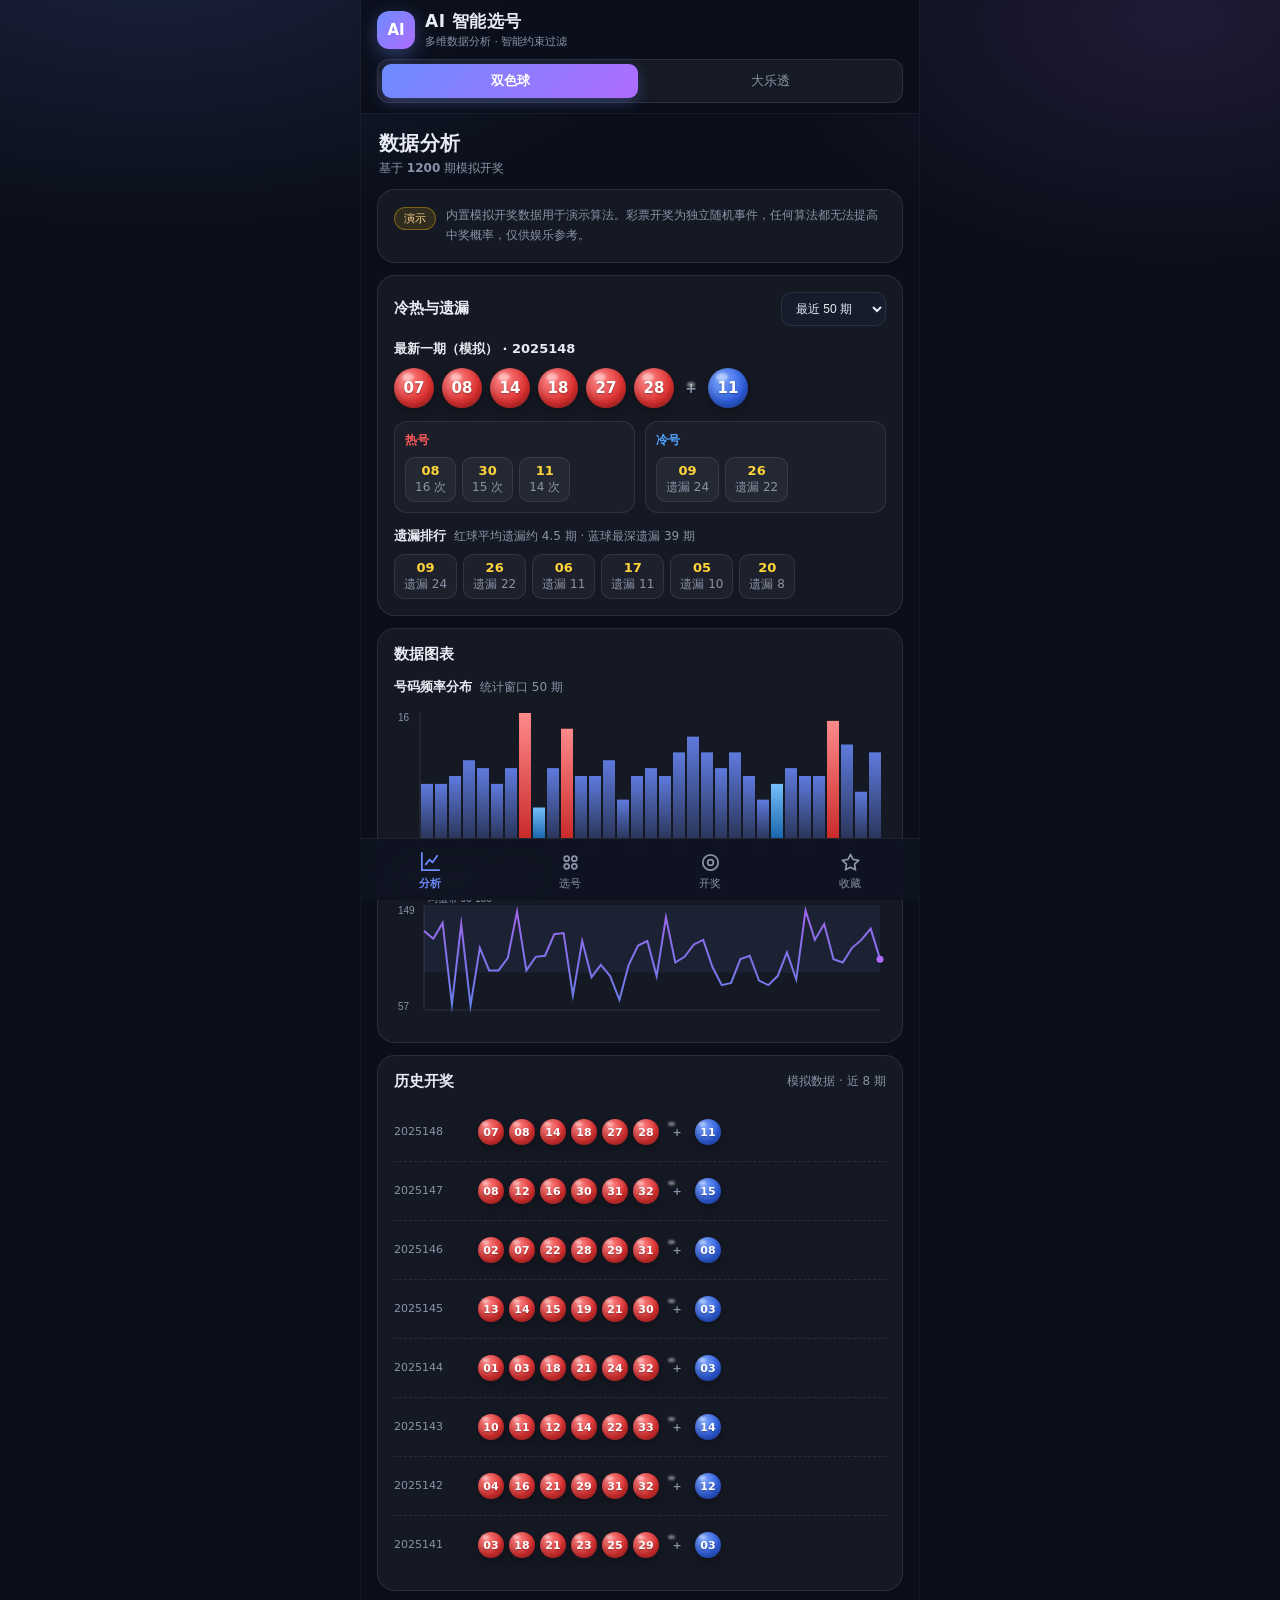
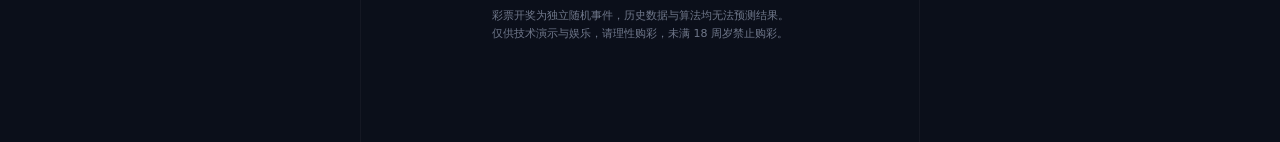
==== android/app/src/main/assets/www/index.html @ 3d51caa5 "feat: AI 智能选号应用与 Android 壳工程 - 前端：双色球/大乐透数据分析、五种选号策略、定胆杀号、手选、收藏、摇号动画与战绩 - 移动 App 布局：底部导航四页面，Canvas 图" ====
<!DOCTYPE html>
<html lang="zh-CN">
<head>
<meta charset="UTF-8">
<meta name="viewport" content="width=device-width, initial-scale=1.0, viewport-fit=cover">
<meta name="theme-color" content="#0b0f1a">
<title>AI 智能选号</title>
<link rel="stylesheet" href="css/style.css">
</head>
<body>
<div class="app">
  <header class="topbar">
    <div class="brand">
      <div class="logo">AI</div>
      <div class="brand-text">
        <h1>AI 智能选号</h1>
        <p>多维数据分析 · 智能约束过滤</p>
      </div>
    </div>
    <nav class="segmented" id="gameTabs">
      <button class="tab active" data-game="ssq">双色球</button>
      <button class="tab" data-game="dlt">大乐透</button>
    </nav>
  </header>

  <main>
    <section class="page active" id="page-analysis">
      <div class="page-head">
        <h2>数据分析</h2>
        <p>基于 <b id="dataCount">1200</b> 期模拟开奖</p>
      </div>

      <div class="notice card">
        <span class="notice-badge">演示</span>
        <p>内置模拟开奖数据用于演示算法。彩票开奖为独立随机事件，任何算法都无法提高中奖概率，仅供娱乐参考。</p>
      </div>

      <section class="card">
        <div class="card-head">
          <h2>冷热与遗漏</h2>
          <select id="windowSelect">
            <option value="30">最近 30 期</option>
            <option value="50" selected>最近 50 期</option>
            <option value="100">最近 100 期</option>
            <option value="0">全部数据</option>
          </select>
        </div>
        <div class="sub-title" id="latestTitle">最新一期</div>
        <div class="balls-row" id="latestDraw"></div>
        <div class="hotcold">
          <div class="hc-block">
            <div class="hc-title hot-title">热号</div>
            <div class="mini-balls" id="hotBox"></div>
          </div>
          <div class="hc-block">
            <div class="hc-title cold-title">冷号</div>
            <div class="mini-balls" id="coldBox"></div>
          </div>
        </div>
        <div class="sub-title">遗漏排行 <span class="muted" id="omissionMeta"></span></div>
        <div class="mini-balls" id="omissionBox"></div>
      </section>

      <section class="card">
        <div class="card-head">
          <h2>数据图表</h2>
        </div>
        <div class="sub-title">号码频率分布 <span class="muted" id="freqMeta"></span></div>
        <canvas id="freqChart" height="150"></canvas>
        <div class="sub-title">主区和值走势（近 50 期）</div>
        <canvas id="sumChart" height="130"></canvas>
      </section>

      <section class="card">
        <div class="card-head">
          <h2>历史开奖</h2>
          <span class="muted">模拟数据 · 近 8 期</span>
        </div>
        <div id="historyList"></div>
      </section>
    </section>

    <section class="page" id="page-pick">
      <div class="page-head">
        <h2>智能选号</h2>
        <p>策略生成 · 定胆杀号 · 手选</p>
      </div>

      <section class="card">
        <div class="card-head">
          <h2>生成设置</h2>
          <span class="muted small" id="strategyDesc"></span>
        </div>
        <div class="strategy-row" id="strategyRow">
          <button class="strategy active" data-strategy="smart">智能平衡</button>
          <button class="strategy" data-strategy="hot">追热</button>
          <button class="strategy" data-strategy="cold">追冷</button>
          <button class="strategy" data-strategy="omission">遗漏回补</button>
          <button class="strategy" data-strategy="random">纯随机</button>
        </div>
        <div class="options-row">
          <label class="opt">
            <span>注数</span>
            <select id="pickCount">
              <option value="1" selected>1 注</option>
              <option value="5">5 注</option>
              <option value="10">10 注</option>
            </select>
          </label>
          <label class="opt check"><input type="checkbox" id="fSum" checked><span>和值区间</span></label>
          <label class="opt check"><input type="checkbox" id="fOdd" checked><span>奇偶比例</span></label>
          <label class="opt check"><input type="checkbox" id="fZone" checked><span>区间均衡</span></label>
          <label class="opt check"><input type="checkbox" id="fRun" checked><span>限制连号</span></label>
        </div>
        <button id="genBtn" class="primary big">立即生成</button>
      </section>

      <section class="card" id="resultCard" hidden>
        <div class="card-head">
          <h2>生成结果</h2>
          <div class="head-actions">
            <button class="ghost" id="copyAllBtn">复制全部</button>
          </div>
        </div>
        <div id="pickList"></div>
        <div class="muted small" id="pickMeta"></div>
      </section>

      <section class="card">
        <div class="card-head">
          <h2>定胆 / 杀号</h2>
          <span class="muted small" id="mustBanStatus">定胆必含，杀号排除</span>
        </div>
        <div class="filter-tools">
          <button class="mode-btn must active" data-mode="must">定胆模式</button>
          <button class="mode-btn ban" data-mode="ban">杀号模式</button>
        </div>
        <div id="filterBoard"></div>
        <div class="manual-actions">
          <button class="ghost" id="filterClear">全部清空</button>
        </div>
      </section>

      <section class="card">
        <div class="card-head">
          <h2>手选号码</h2>
          <span class="muted small" id="manualStatus">点击号码选球</span>
        </div>
        <div id="manualBoard"></div>
        <div class="manual-actions">
          <button class="ghost" id="manualClear">清空</button>
          <button class="ghost" id="manualFill">随机补全</button>
          <button class="primary" id="manualFav" disabled>收藏此注</button>
        </div>
      </section>
    </section>

    <section class="page" id="page-draw">
      <div class="page-head">
        <h2>模拟开奖</h2>
        <p>摇号对比 · 战绩统计</p>
      </div>

      <section class="card">
        <div class="card-head">
          <h2>开始摇号</h2>
          <button class="ghost" id="statsClearBtn">清空战绩</button>
        </div>
        <div class="draw-controls">
          <select id="compareSelect">
            <option value="latest">对比最近一次生成结果</option>
            <option value="manual">对比手选号码</option>
            <option value="random">对比一注新机选</option>
          </select>
          <button id="drawBtn" class="primary">摇号</button>
        </div>
        <div class="balls-row draw-stage" id="drawBalls"></div>
        <div id="drawCompare"></div>
        <div id="drawResult" class="draw-result"></div>
      </section>

      <section class="card">
        <div class="card-head">
          <h2>战绩统计</h2>
          <span class="muted small">按彩种独立保存</span>
        </div>
        <div class="draw-stats" id="drawStats"></div>
      </section>
    </section>

    <section class="page" id="page-fav">
      <div class="page-head">
        <h2>我的收藏</h2>
        <p>本机保存 · 一键检票</p>
      </div>

      <section class="card">
        <div class="card-head">
          <h2>收藏号码</h2>
          <div class="head-actions">
            <span class="muted small" id="favCount">共 0 注</span>
            <button class="ghost" id="favCheckBtn">批量检票</button>
          </div>
        </div>
        <div id="favList" class="fav-list"></div>
        <div id="favCheck"></div>
      </section>
    </section>
  </main>

  <footer class="app-footer">
    <p>彩票开奖为独立随机事件，历史数据与算法均无法预测结果。</p>
    <p>仅供技术演示与娱乐，请理性购彩，未满 18 周岁禁止购彩。</p>
  </footer>
</div>

<nav class="bottom-nav" id="bottomNav">
  <button class="nav-item active" data-view="analysis" aria-label="数据分析">
    <svg viewBox="0 0 24 24" fill="none" stroke="currentColor" stroke-width="1.8" stroke-linecap="round" stroke-linejoin="round"><path d="M3 3v18h18"/><path d="M7 15l4-5 3 3 5-7"/></svg>
    <span>分析</span>
  </button>
  <button class="nav-item" data-view="pick" aria-label="智能选号">
    <svg viewBox="0 0 24 24" fill="none" stroke="currentColor" stroke-width="1.8"><circle cx="8" cy="8" r="2.6"/><circle cx="16" cy="8" r="2.6"/><circle cx="8" cy="16" r="2.6"/><circle cx="16" cy="16" r="2.6"/></svg>
    <span>选号</span>
  </button>
  <button class="nav-item" data-view="draw" aria-label="模拟开奖">
    <svg viewBox="0 0 24 24" fill="none" stroke="currentColor" stroke-width="1.8"><circle cx="12" cy="12" r="8"/><circle cx="12" cy="12" r="3"/></svg>
    <span>开奖</span>
  </button>
  <button class="nav-item" data-view="fav" aria-label="我的收藏">
    <svg viewBox="0 0 24 24" fill="none" stroke="currentColor" stroke-width="1.8" stroke-linejoin="round"><path d="M12 3.5l2.6 5.3 5.9.9-4.3 4.1 1 5.8-5.2-2.7-5.2 2.7 1-5.8L3.5 9.7l5.9-.9L12 3.5z"/></svg>
    <span>收藏</span>
  </button>
</nav>

<div class="toast" id="toast" hidden></div>

<script src="js/bundle.js"></script>
</body>
</html>
---- android/app/src/main/assets/www/css/style.css ----
* { margin: 0; padding: 0; box-sizing: border-box; -webkit-tap-highlight-color: transparent; }

:root {
  --bg: #0b0f1a;
  --card: rgba(255, 255, 255, 0.045);
  --card-border: rgba(255, 255, 255, 0.09);
  --text: #e8ecf4;
  --muted: #8a93a8;
  --accent: #6c8cff;
  --accent-2: #b06cff;
  --hot: #ff5a5a;
  --cold: #4da3ff;
  --radius: 18px;
  --nav-h: 62px;
  --safe-b: env(safe-area-inset-bottom, 0px);
}

html { color-scheme: dark; }

body {
  font-family: "PingFang SC", "Microsoft YaHei", "Noto Sans SC", system-ui, -apple-system, sans-serif;
  background:
    radial-gradient(900px 480px at 12% -8%, rgba(108, 140, 255, 0.16), transparent 62%),
    radial-gradient(700px 420px at 92% 2%, rgba(176, 108, 255, 0.12), transparent 58%),
    var(--bg);
  background-attachment: fixed;
  color: var(--text);
  min-height: 100vh;
  -webkit-font-smoothing: antialiased;
}

.app {
  max-width: 560px;
  margin: 0 auto;
  min-height: 100vh;
  padding-bottom: calc(var(--nav-h) + var(--safe-b) + 16px);
}

/* ---------- 顶栏 ---------- */

.topbar {
  position: sticky;
  top: 0;
  z-index: 40;
  padding: calc(10px + env(safe-area-inset-top, 0px)) 16px 10px;
  background: rgba(11, 15, 26, 0.82);
  backdrop-filter: blur(14px);
  -webkit-backdrop-filter: blur(14px);
  border-bottom: 1px solid rgba(255, 255, 255, 0.06);
}

.brand { display: flex; align-items: center; gap: 10px; margin-bottom: 10px; }

.logo {
  width: 38px;
  height: 38px;
  border-radius: 12px;
  display: grid;
  place-items: center;
  font-weight: 800;
  font-size: 15px;
  color: #fff;
  background: linear-gradient(135deg, var(--accent), var(--accent-2));
  box-shadow: 0 6px 18px rgba(108, 140, 255, 0.35);
  flex-shrink: 0;
}

.brand-text h1 { font-size: 17px; letter-spacing: 0.5px; }
.brand-text p { color: var(--muted); font-size: 11px; margin-top: 1px; }

.segmented {
  display: grid;
  grid-template-columns: 1fr 1fr;
  gap: 4px;
  background: rgba(255, 255, 255, 0.05);
  border: 1px solid var(--card-border);
  padding: 4px;
  border-radius: 12px;
}

.tab {
  border: 0;
  background: transparent;
  color: var(--muted);
  font-size: 13px;
  padding: 8px 0;
  border-radius: 9px;
  cursor: pointer;
  transition: all 0.2s;
}

.tab.active {
  background: linear-gradient(135deg, var(--accent), var(--accent-2));
  color: #fff;
  font-weight: 600;
  box-shadow: 0 4px 14px rgba(108, 140, 255, 0.32);
}

/* ---------- 页面 ---------- */

main { padding: 14px 16px 8px; }

.page { display: none; }
.page.active { display: grid; gap: 12px; animation: pageIn 0.28s ease both; }

@keyframes pageIn {
  from { opacity: 0; transform: translateY(8px); }
  to { opacity: 1; transform: translateY(0); }
}

.page-head { padding: 2px 2px 0; }
.page-head h2 { font-size: 20px; letter-spacing: 0.4px; }
.page-head p { color: var(--muted); font-size: 12px; margin-top: 3px; }

.card {
  background: var(--card);
  border: 1px solid var(--card-border);
  border-radius: var(--radius);
  padding: 16px;
  backdrop-filter: blur(8px);
}

.card-head {
  display: flex;
  align-items: center;
  justify-content: space-between;
  flex-wrap: wrap;
  gap: 8px;
  margin-bottom: 12px;
}

.card-head h2 { font-size: 15px; }
.head-actions { display: flex; align-items: center; gap: 8px; }

.notice { display: flex; align-items: flex-start; gap: 10px; }
.notice p { color: var(--muted); font-size: 12px; line-height: 1.65; }
.notice b { color: var(--text); }

.notice-badge {
  flex-shrink: 0;
  font-size: 11px;
  color: #ffd591;
  background: rgba(255, 193, 7, 0.12);
  border: 1px solid rgba(255, 193, 7, 0.35);
  padding: 3px 9px;
  border-radius: 999px;
  margin-top: 1px;
}

.sub-title {
  font-size: 13px;
  font-weight: 600;
  margin: 14px 0 9px;
  display: flex;
  align-items: baseline;
  gap: 8px;
  flex-wrap: wrap;
}
.sub-title:first-child { margin-top: 0; }
.muted { color: var(--muted); font-weight: 400; font-size: 12px; }
.small { font-size: 11px; }

select {
  background: #161c2c;
  color: var(--text);
  border: 1px solid var(--card-border);
  border-radius: 10px;
  padding: 8px 10px;
  font-size: 12px;
  outline: none;
  cursor: pointer;
  max-width: 100%;
}

button { font-family: inherit; }

.primary {
  background: linear-gradient(135deg, var(--accent), var(--accent-2));
  color: #fff;
  border: 0;
  border-radius: 12px;
  padding: 11px 20px;
  font-size: 14px;
  font-weight: 600;
  cursor: pointer;
  transition: transform 0.15s, box-shadow 0.2s;
  box-shadow: 0 6px 20px rgba(108, 140, 255, 0.3);
}

.primary:active { transform: scale(0.97); }
.primary:disabled { opacity: 0.45; cursor: not-allowed; box-shadow: none; }

.primary.big { width: 100%; padding: 14px; font-size: 15px; margin-top: 14px; }

.ghost {
  background: rgba(255, 255, 255, 0.05);
  color: var(--text);
  border: 1px solid var(--card-border);
  border-radius: 10px;
  padding: 6px 13px;
  font-size: 12px;
  cursor: pointer;
  transition: all 0.2s;
  white-space: nowrap;
}

.ghost:active { background: rgba(108, 140, 255, 0.16); border-color: var(--accent); }

/* ---------- 号码球 ---------- */

.balls-row {
  display: flex;
  flex-wrap: wrap;
  gap: 8px;
  align-items: center;
  min-height: 42px;
}

.ball {
  width: 40px;
  height: 40px;
  flex: 0 0 auto;
  min-width: 40px;
  border-radius: 50%;
  display: grid;
  place-items: center;
  font-weight: 700;
  font-size: 15px;
  color: #fff;
  position: relative;
  text-shadow: 0 1px 2px rgba(0, 0, 0, 0.35);
  animation: pop 0.4s cubic-bezier(0.22, 1.4, 0.4, 1) both;
  box-shadow: inset 0 -4px 8px rgba(0, 0, 0, 0.25), 0 4px 12px rgba(0, 0, 0, 0.3);
}

.ball::after {
  content: "";
  position: absolute;
  top: 5px;
  left: 8px;
  width: 12px;
  height: 8px;
  border-radius: 50%;
  background: rgba(255, 255, 255, 0.45);
  filter: blur(1px);
}

.ball-red { background: radial-gradient(circle at 32% 28%, #ff8a8a, #e03131 62%, #b02525); }
.ball-blue { background: radial-gradient(circle at 32% 28%, #7fa8ff, #2f5fe0 62%, #2348b3); }
.ball-front { background: radial-gradient(circle at 32% 28%, #ffb37a, #f0731f 62%, #c85a12); }
.ball-back { background: radial-gradient(circle at 32% 28%, #9b8aff, #6446e8 62%, #4c34c0); }

.ball.sm { width: 29px; height: 29px; min-width: 29px; font-size: 12px; }
.ball.sm::after { width: 8px; height: 5px; top: 3px; left: 5px; }

.ball.plus {
  background: transparent;
  box-shadow: none;
  color: var(--muted);
  font-size: 14px;
  width: 18px;
  min-width: 18px;
  height: 18px;
  flex: 0 0 auto;
}

@keyframes pop {
  from { transform: scale(0.2) translateY(10px); opacity: 0; }
  to { transform: scale(1) translateY(0); opacity: 1; }
}

.ball.dim { filter: grayscale(0.8) brightness(0.6); }
.ball.hit { outline: 3px solid #ffd43b; outline-offset: 2px; animation: pop 0.4s cubic-bezier(0.22, 1.4, 0.4, 1) both, glow 1s ease-in-out 3; }

@keyframes glow {
  50% { box-shadow: 0 0 22px rgba(255, 212, 59, 0.8); }
}

.mini-balls { display: flex; flex-wrap: wrap; gap: 6px; }

.hotcold { display: grid; grid-template-columns: 1fr 1fr; gap: 10px; margin-top: 12px; }
.hc-block {
  background: rgba(255, 255, 255, 0.03);
  border: 1px solid var(--card-border);
  border-radius: 13px;
  padding: 10px;
}
.hc-title { font-size: 12px; font-weight: 600; margin-bottom: 8px; }
.hot-title { color: var(--hot); }
.cold-title { color: var(--cold); }

.omission-tag {
  display: inline-flex;
  flex-direction: column;
  align-items: center;
  gap: 1px;
  background: rgba(255, 255, 255, 0.04);
  border: 1px solid var(--card-border);
  border-radius: 10px;
  padding: 5px 9px;
  font-size: 11px;
}
.omission-tag b { color: #ffd43b; font-size: 13px; }

canvas { width: 100%; display: block; margin-top: 4px; }

/* ---------- 策略与选项 ---------- */

.strategy-row {
  display: flex;
  gap: 7px;
  overflow-x: auto;
  padding-bottom: 2px;
  scrollbar-width: none;
}
.strategy-row::-webkit-scrollbar { display: none; }

.strategy {
  flex: 0 0 auto;
  background: rgba(255, 255, 255, 0.04);
  border: 1px solid var(--card-border);
  color: var(--muted);
  border-radius: 10px;
  padding: 9px 15px;
  font-size: 13px;
  cursor: pointer;
  transition: all 0.2s;
}

.strategy.active {
  background: rgba(108, 140, 255, 0.16);
  border-color: var(--accent);
  color: #cdd9ff;
  font-weight: 600;
}

.options-row {
  display: flex;
  flex-wrap: wrap;
  align-items: center;
  gap: 12px;
  margin-top: 14px;
  font-size: 12px;
}

.opt { display: flex; align-items: center; gap: 7px; color: var(--muted); }
.opt.check { cursor: pointer; user-select: none; }
.opt.check input { accent-color: var(--accent); width: 15px; height: 15px; cursor: pointer; }

/* ---------- 结果与列表 ---------- */

.pick-row {
  display: flex;
  align-items: center;
  gap: 10px;
  flex-wrap: wrap;
  padding: 11px 0;
  border-bottom: 1px dashed var(--card-border);
}
.pick-row:last-child { border-bottom: 0; }
.pick-row .balls-row { flex: 1 1 210px; }
.pick-row .actions { display: flex; gap: 6px; flex-wrap: wrap; margin-left: auto; }

.pick-meta-chip {
  font-size: 11px;
  color: var(--muted);
  background: rgba(255, 255, 255, 0.04);
  border: 1px solid var(--card-border);
  border-radius: 999px;
  padding: 3px 9px;
  align-self: center;
}

.fav-item {
  display: flex;
  align-items: center;
  gap: 10px;
  flex-wrap: wrap;
  padding: 11px 0;
  border-bottom: 1px dashed var(--card-border);
}
.fav-item:last-child { border-bottom: 0; }
.fav-item .balls-row { flex: 1 1 210px; }
.fav-item .actions { display: flex; gap: 6px; flex-wrap: wrap; margin-left: auto; }

.fav-empty { color: var(--muted); font-size: 12px; padding: 14px 0; text-align: center; }

/* ---------- 手选 / 定胆 ---------- */

.filter-tools { display: flex; gap: 7px; margin-bottom: 10px; flex-wrap: wrap; }
.filter-tools .mode-btn {
  flex: 1;
  background: rgba(255, 255, 255, 0.04);
  border: 1px solid var(--card-border);
  color: var(--muted);
  border-radius: 10px;
  padding: 8px 12px;
  font-size: 12px;
  cursor: pointer;
  transition: all 0.2s;
}
.filter-tools .mode-btn.active.must { border-color: #ffd43b; color: #ffd43b; background: rgba(255, 212, 59, 0.1); }
.filter-tools .mode-btn.active.ban { border-color: var(--hot); color: var(--hot); background: rgba(255, 90, 90, 0.1); }

.manual-area, .filter-area { margin-bottom: 12px; }
.manual-area:last-child, .filter-area:last-child { margin-bottom: 0; }

.ball-grid {
  display: grid;
  grid-template-columns: repeat(auto-fill, minmax(38px, 1fr));
  gap: 7px;
}

.ball.pickable { cursor: pointer; transition: transform 0.15s, filter 0.2s; }
.ball.pickable:not(.picked) { filter: saturate(0.2) brightness(0.65); }
.ball.pickable:active { transform: scale(0.94); }
.ball.pickable.picked {
  filter: none;
  outline: 2px solid #ffd43b;
  outline-offset: 2px;
}

.ball-grid .ball.pickable.must-mark {
  filter: none;
  outline: 2px solid #ffd43b;
  outline-offset: 2px;
  box-shadow: 0 0 12px rgba(255, 212, 59, 0.5);
}
.ball-grid .ball.pickable.ban-mark {
  filter: grayscale(1) brightness(0.5);
  outline: 2px solid var(--hot);
  outline-offset: 2px;
  position: relative;
}
.ball-grid .ball.pickable.ban-mark::before {
  content: "×";
  position: absolute;
  inset: 0;
  display: grid;
  place-items: center;
  font-size: 20px;
  color: var(--hot);
  text-shadow: 0 1px 3px #000;
}

.ball-grid .ball.pickable.disabled { cursor: not-allowed; opacity: 0.35; }

.manual-actions {
  display: flex;
  gap: 8px;
  flex-wrap: wrap;
  margin-top: 10px;
}
.manual-actions .primary { margin-left: auto; }

/* ---------- 检票与战绩 ---------- */

.fav-check-result {
  margin-top: 12px;
  font-size: 12px;
  background: rgba(0, 0, 0, 0.22);
  border: 1px solid var(--card-border);
  border-radius: 12px;
  padding: 12px;
  line-height: 1.9;
}
.fav-check-result .ck-row { display: flex; align-items: center; gap: 7px; flex-wrap: wrap; padding: 4px 0; }
.fav-check-result .hit-txt { color: #ffd43b; }

.draw-controls { display: flex; gap: 8px; flex-wrap: wrap; margin-bottom: 14px; }
.draw-controls select { flex: 1 1 160px; }
.draw-controls .primary { flex: 0 0 auto; }

.draw-stage {
  background: rgba(0, 0, 0, 0.25);
  border: 1px solid var(--card-border);
  border-radius: 14px;
  padding: 20px 12px;
  min-height: 88px;
  justify-content: center;
}
.draw-stage .ball { width: 46px; height: 46px; min-width: 46px; font-size: 17px; }

/* 摇奖机：滚动与定格 */
.draw-stage.running {
  position: relative;
  overflow: hidden;
  background:
    radial-gradient(circle at 50% 0%, rgba(108, 140, 255, 0.14), transparent 70%),
    rgba(0, 0, 0, 0.3);
  box-shadow: inset 0 0 30px rgba(108, 140, 255, 0.14);
}

.draw-stage.running::after {
  content: "";
  position: absolute;
  inset: 0;
  background: linear-gradient(90deg, rgba(11, 15, 26, 0.75), transparent 18%, transparent 82%, rgba(11, 15, 26, 0.75));
  pointer-events: none;
  opacity: 0.5;
}

.ball.spinning {
  animation: spinBlur 0.12s linear infinite;
  filter: blur(1.1px) saturate(1.35) brightness(1.08);
  will-change: transform, text-shadow;
}

@keyframes spinBlur {
  0% { transform: translateY(-1.5px) scale(0.97); }
  50% { transform: translateY(1.5px) scale(1.03); }
  100% { transform: translateY(-1.5px) scale(0.97); }
}

.ball.locked {
  animation: lockIn 0.5s cubic-bezier(0.34, 1.56, 0.64, 1) both;
}

@keyframes lockIn {
  0% { transform: scale(1.45); filter: brightness(2.2) blur(0.6px); }
  45% { transform: scale(0.9); }
  100% { transform: scale(1); filter: brightness(1); }
}

.ball.locked::before {
  content: "";
  position: absolute;
  inset: -6px;
  border-radius: 50%;
  border: 2px solid #ffd43b;
  opacity: 0;
  animation: lockRing 0.65s ease-out both;
}

@keyframes lockRing {
  0% { opacity: 0.95; transform: scale(0.7); }
  100% { opacity: 0; transform: scale(1.6); }
}

.draw-result { margin-top: 12px; text-align: center; font-size: 14px; min-height: 22px; line-height: 1.7; }
.draw-result .prize { font-weight: 700; color: #ffd43b; }
.draw-result .miss { color: var(--muted); }

#drawCompare { margin-top: 12px; }
#drawCompare .compare-row {
  display: flex;
  align-items: center;
  flex-wrap: wrap;
  gap: 7px;
  justify-content: center;
  font-size: 12px;
  color: var(--muted);
}

.draw-stats {
  display: grid;
  grid-template-columns: repeat(2, 1fr);
  gap: 9px;
}
.stat-cell {
  background: rgba(255, 255, 255, 0.03);
  border: 1px solid var(--card-border);
  border-radius: 13px;
  padding: 13px 10px;
  text-align: center;
}
.stat-cell .v { font-size: 19px; font-weight: 700; color: #cdd9ff; }
.stat-cell .v.win { color: #ffd43b; }
.stat-cell .k { font-size: 11px; color: var(--muted); margin-top: 3px; }

.history-item {
  display: flex;
  align-items: center;
  gap: 10px;
  padding: 8px 0;
  border-bottom: 1px dashed var(--card-border);
  font-size: 12px;
}
.history-item:last-child { border-bottom: 0; }
.history-item .issue { color: var(--muted); width: 74px; flex-shrink: 0; font-size: 11px; }
.history-item .balls-row { flex: 1; gap: 5px; }
.history-item .ball { width: 26px; height: 26px; min-width: 26px; font-size: 11px; }
.history-item .ball::after { width: 7px; height: 4px; top: 3px; left: 4px; }

/* ---------- 页脚 ---------- */

.app-footer {
  padding: 8px 20px 20px;
  text-align: center;
  color: var(--muted);
  font-size: 11px;
  line-height: 1.7;
  opacity: 0.8;
}

/* ---------- 底部导航 ---------- */

.bottom-nav {
  position: fixed;
  left: 50%;
  transform: translateX(-50%);
  bottom: 0;
  width: 100%;
  max-width: 560px;
  height: calc(var(--nav-h) + var(--safe-b));
  padding-bottom: var(--safe-b);
  display: grid;
  grid-template-columns: repeat(4, 1fr);
  background: rgba(15, 20, 33, 0.94);
  backdrop-filter: blur(16px);
  -webkit-backdrop-filter: blur(16px);
  border-top: 1px solid rgba(255, 255, 255, 0.07);
  z-index: 50;
}

.nav-item {
  border: 0;
  background: transparent;
  color: var(--muted);
  display: flex;
  flex-direction: column;
  align-items: center;
  justify-content: center;
  gap: 3px;
  cursor: pointer;
  font-size: 10.5px;
  transition: color 0.2s;
  padding: 6px 0 4px;
}

.nav-item svg { width: 23px; height: 23px; transition: transform 0.2s; }

.nav-item.active { color: var(--accent); }
.nav-item.active svg { transform: translateY(-1px); }
.nav-item.active span { font-weight: 600; }

.nav-item:active svg { transform: scale(0.9); }

/* ---------- 提示 ---------- */

.toast {
  position: fixed;
  left: 50%;
  bottom: calc(var(--nav-h) + var(--safe-b) + 18px);
  transform: translateX(-50%);
  background: rgba(20, 26, 42, 0.96);
  border: 1px solid var(--accent);
  color: var(--text);
  padding: 10px 20px;
  border-radius: 999px;
  font-size: 12.5px;
  box-shadow: 0 10px 30px rgba(0, 0, 0, 0.5);
  z-index: 99;
  max-width: calc(100vw - 40px);
  text-align: center;
}

@media (min-width: 561px) {
  .app { border-left: 1px solid rgba(255, 255, 255, 0.04); border-right: 1px solid rgba(255, 255, 255, 0.04); }
}

@media (max-width: 360px) {
  .ball-grid { grid-template-columns: repeat(auto-fill, minmax(34px, 1fr)); }
  .draw-stats { grid-template-columns: repeat(2, 1fr); }
}
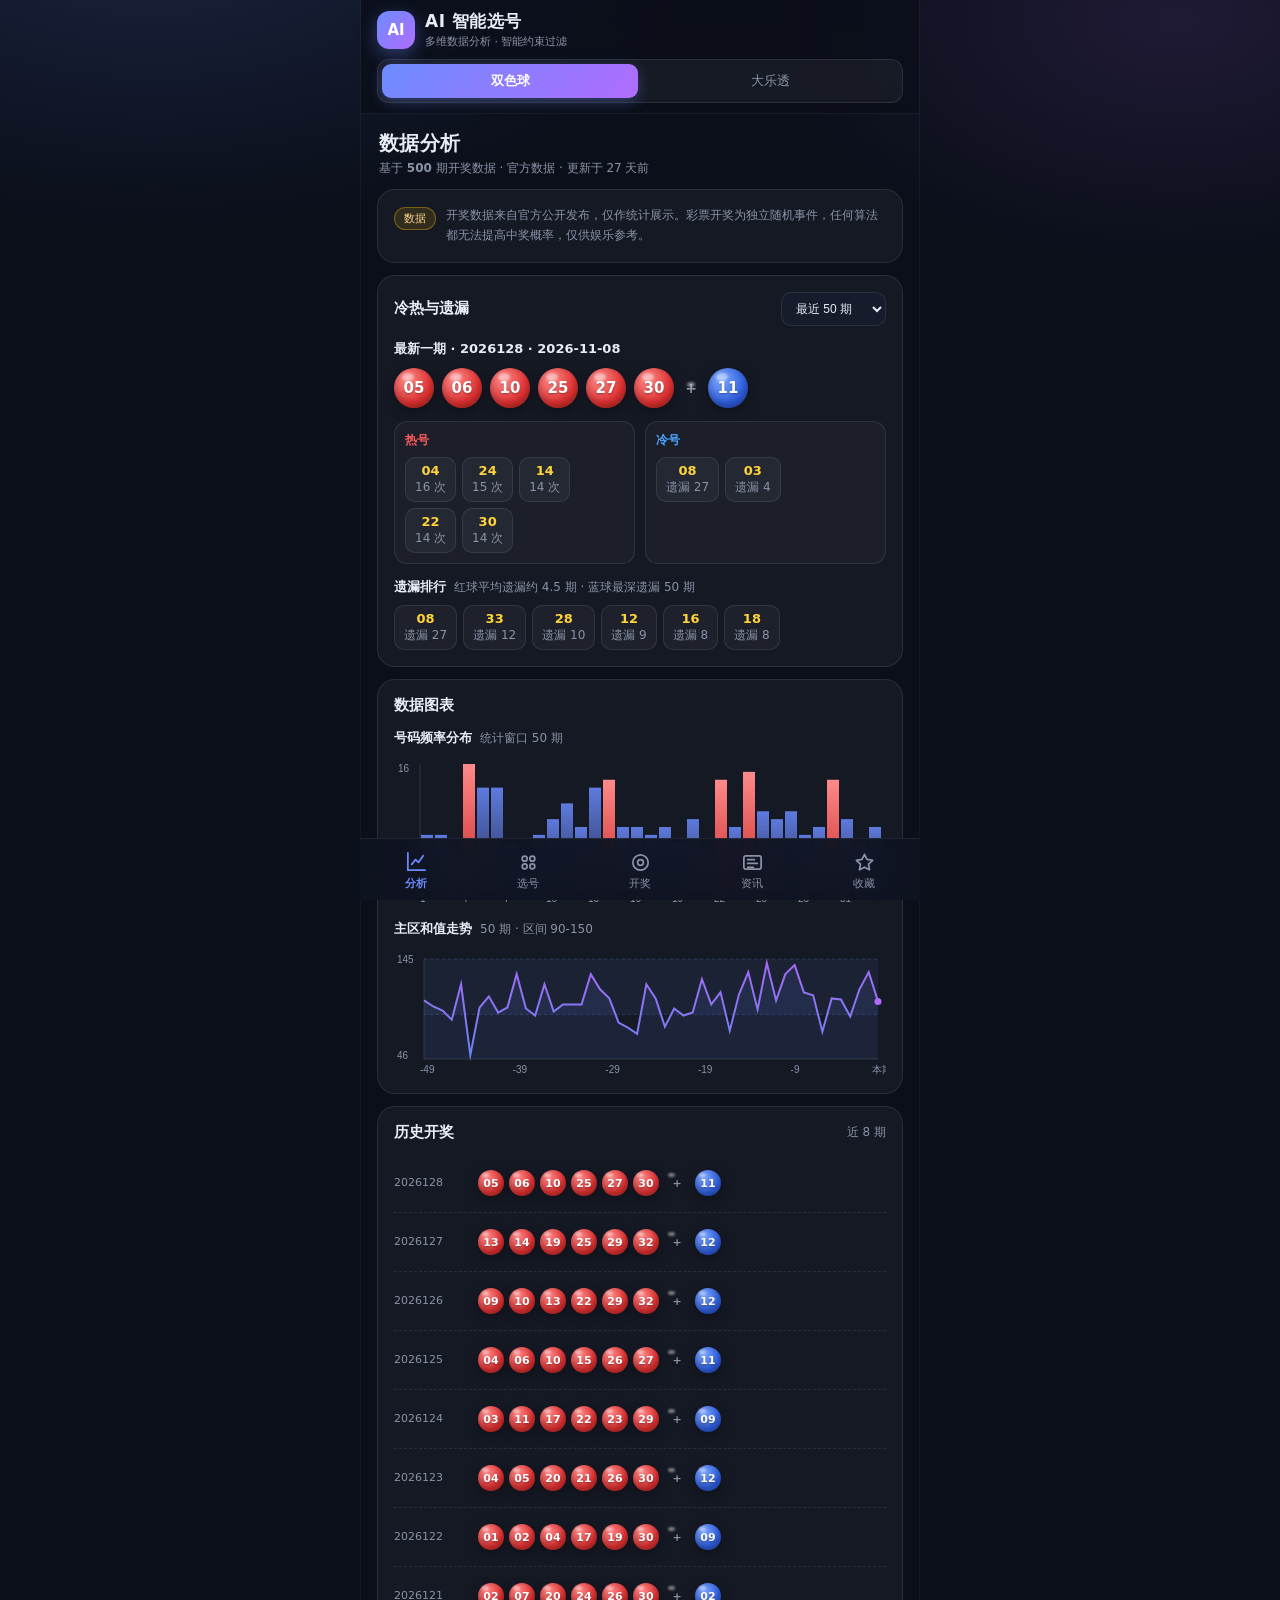
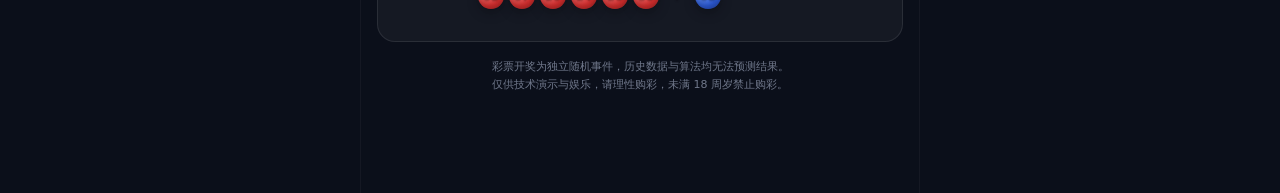
==== commit b40f2668: "feat: 接入真实开奖数据、修复走势图窗口联动并新增资讯页 数据分析 - 和值走势图改为跟随统计窗口，30/50/100/全部即时联动，修正单点与边界渲染 - 频率图与走势图补充坐标标注，避免切换窗" ====
--- a/android/app/src/main/assets/www/index.html
+++ b/android/app/src/main/assets/www/index.html
@@ -27,12 +27,12 @@
     <section class="page active" id="page-analysis">
       <div class="page-head">
         <h2>数据分析</h2>
-        <p>基于 <b id="dataCount">1200</b> 期模拟开奖</p>
+        <p>基于 <b id="dataCount">0</b> 期开奖数据 · <span id="dataSource">正在加载</span></p>
       </div>
 
       <div class="notice card">
-        <span class="notice-badge">演示</span>
-        <p>内置模拟开奖数据用于演示算法。彩票开奖为独立随机事件，任何算法都无法提高中奖概率，仅供娱乐参考。</p>
+        <span class="notice-badge">数据</span>
+        <p id="dataNotice">开奖数据来自官方公开发布，仅作统计展示。彩票开奖为独立随机事件，任何算法都无法提高中奖概率，仅供娱乐参考。</p>
       </div>
 
       <section class="card">
@@ -67,14 +67,14 @@
         </div>
         <div class="sub-title">号码频率分布 <span class="muted" id="freqMeta"></span></div>
         <canvas id="freqChart" height="150"></canvas>
-        <div class="sub-title">主区和值走势（近 50 期）</div>
+        <div class="sub-title">主区和值走势 <span class="muted" id="sumMeta"></span></div>
         <canvas id="sumChart" height="130"></canvas>
       </section>
 
       <section class="card">
         <div class="card-head">
           <h2>历史开奖</h2>
-          <span class="muted">模拟数据 · 近 8 期</span>
+          <span class="muted">近 8 期</span>
         </div>
         <div id="historyList"></div>
       </section>
@@ -188,6 +188,29 @@
       </section>
     </section>
 
+    <section class="page" id="page-news">
+      <div class="page-head">
+        <h2>最新资讯</h2>
+        <p>开奖公告 · 彩票新闻 <span id="newsUpdated" class="muted"></span></p>
+      </div>
+
+      <section class="card">
+        <div class="card-head">
+          <h2>最新开奖</h2>
+          <button class="ghost" id="newsRefreshBtn">刷新</button>
+        </div>
+        <div id="newsDraws"></div>
+      </section>
+
+      <section class="card">
+        <div class="card-head">
+          <h2>彩票新闻</h2>
+          <span class="muted small" id="newsCount"></span>
+        </div>
+        <div id="newsList" class="news-list"></div>
+      </section>
+    </section>
+
     <section class="page" id="page-fav">
       <div class="page-head">
         <h2>我的收藏</h2>
@@ -227,6 +250,10 @@
     <svg viewBox="0 0 24 24" fill="none" stroke="currentColor" stroke-width="1.8"><circle cx="12" cy="12" r="8"/><circle cx="12" cy="12" r="3"/></svg>
     <span>开奖</span>
   </button>
+  <button class="nav-item" data-view="news" aria-label="最新资讯">
+    <svg viewBox="0 0 24 24" fill="none" stroke="currentColor" stroke-width="1.8" stroke-linecap="round" stroke-linejoin="round"><rect x="3" y="5" width="18" height="14" rx="2"/><path d="M7 9h7M7 13h10M7 17h6"/></svg>
+    <span>资讯</span>
+  </button>
   <button class="nav-item" data-view="fav" aria-label="我的收藏">
     <svg viewBox="0 0 24 24" fill="none" stroke="currentColor" stroke-width="1.8" stroke-linejoin="round"><path d="M12 3.5l2.6 5.3 5.9.9-4.3 4.1 1 5.8-5.2-2.7-5.2 2.7 1-5.8L3.5 9.7l5.9-.9L12 3.5z"/></svg>
     <span>收藏</span>
--- a/android/app/src/main/assets/www/css/style.css
+++ b/android/app/src/main/assets/www/css/style.css
@@ -605,7 +605,7 @@
   height: calc(var(--nav-h) + var(--safe-b));
   padding-bottom: var(--safe-b);
   display: grid;
-  grid-template-columns: repeat(4, 1fr);
+  grid-template-columns: repeat(5, 1fr);
   background: rgba(15, 20, 33, 0.94);
   backdrop-filter: blur(16px);
   -webkit-backdrop-filter: blur(16px);
@@ -663,3 +663,58 @@
   .ball-grid { grid-template-columns: repeat(auto-fill, minmax(34px, 1fr)); }
   .draw-stats { grid-template-columns: repeat(2, 1fr); }
 }
+
+/* ---------- 最新资讯 ---------- */
+
+.news-list { display: flex; flex-direction: column; }
+
+.news-item {
+  display: flex;
+  align-items: center;
+  gap: 10px;
+  padding: 11px 0;
+  border-bottom: 1px solid rgba(255, 255, 255, 0.06);
+  text-decoration: none;
+  color: inherit;
+}
+
+.news-item:last-child { border-bottom: 0; }
+
+.news-date {
+  flex-shrink: 0;
+  width: 62px;
+  font-size: 11px;
+  color: var(--muted);
+  font-variant-numeric: tabular-nums;
+}
+
+.news-title {
+  flex: 1;
+  font-size: 13px;
+  line-height: 1.5;
+  color: var(--text);
+  overflow: hidden;
+  display: -webkit-box;
+  -webkit-line-clamp: 2;
+  -webkit-box-orient: vertical;
+}
+
+.news-tag {
+  flex-shrink: 0;
+  font-size: 10px;
+  color: var(--accent);
+  border: 1px solid rgba(108, 140, 255, 0.35);
+  border-radius: 6px;
+  padding: 2px 6px;
+}
+
+.news-draw { padding: 14px 0; border-bottom: 1px solid rgba(255, 255, 255, 0.06); }
+.news-draw:last-child { border-bottom: 0; }
+.news-draw-head { display: flex; align-items: center; gap: 8px; margin-bottom: 10px; flex-wrap: wrap; }
+.news-game { font-size: 13px; font-weight: 600; color: var(--text); }
+.news-issue { font-size: 12px; color: var(--accent); }
+.news-meta { display: flex; flex-wrap: wrap; gap: 12px; margin-top: 10px; }
+.news-meta .meta-item { font-size: 11px; color: var(--muted); }
+.news-meta .meta-item b { color: var(--text); font-weight: 600; }
+.news-draw-content { font-size: 11.5px; color: var(--muted); margin-top: 8px; line-height: 1.6; }
+.news-source { margin-top: 8px; }
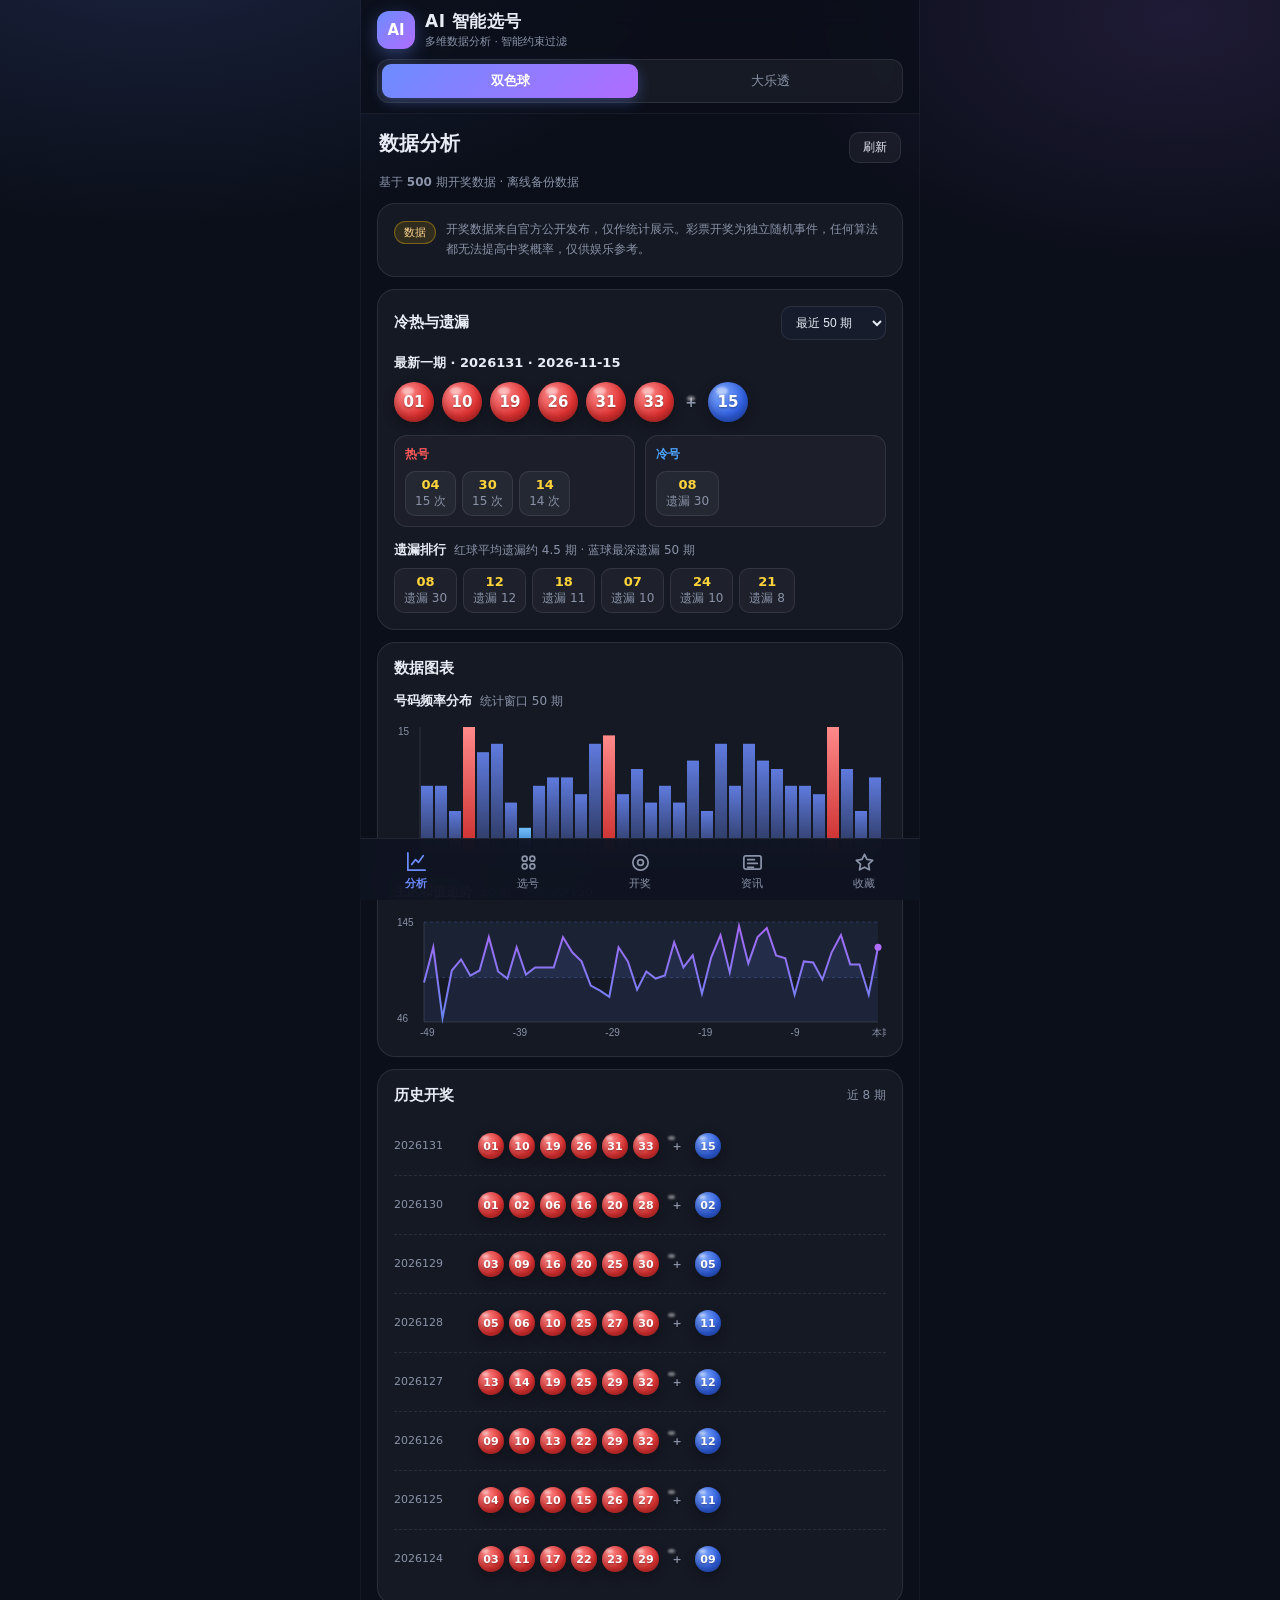
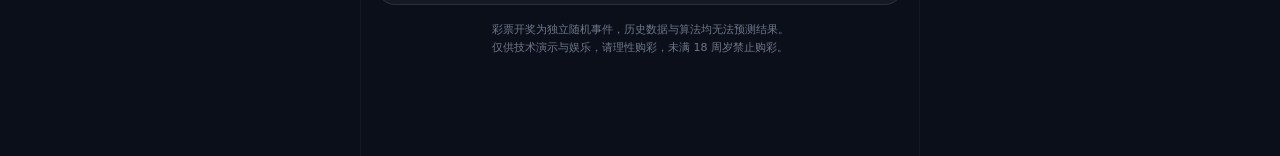
==== commit fe410ebe: "feat: 启动与刷新时从官方数据源拉取最新开奖 页面打开和点击刷新会实时获取双色球、大乐透开奖与资讯；浏览器走本地代理，Android 走原生 HTTP 桥，失败时回退备份数据。 Co-author" ====
--- a/android/app/src/main/assets/www/index.html
+++ b/android/app/src/main/assets/www/index.html
@@ -28,6 +28,7 @@
       <div class="page-head">
         <h2>数据分析</h2>
         <p>基于 <b id="dataCount">0</b> 期开奖数据 · <span id="dataSource">正在加载</span></p>
+        <button class="ghost" id="dataRefreshBtn" type="button">刷新</button>
       </div>
 
       <div class="notice card">
--- a/android/app/src/main/assets/www/css/style.css
+++ b/android/app/src/main/assets/www/css/style.css
@@ -108,9 +108,10 @@
   to { opacity: 1; transform: translateY(0); }
 }
 
-.page-head { padding: 2px 2px 0; }
-.page-head h2 { font-size: 20px; letter-spacing: 0.4px; }
-.page-head p { color: var(--muted); font-size: 12px; margin-top: 3px; }
+.page-head { padding: 2px 2px 0; display: grid; grid-template-columns: 1fr auto; gap: 8px 12px; align-items: start; }
+.page-head h2 { font-size: 20px; letter-spacing: 0.4px; grid-column: 1; grid-row: 1; }
+.page-head p { color: var(--muted); font-size: 12px; margin-top: 3px; grid-column: 1 / -1; grid-row: 2; }
+.page-head .ghost { margin-top: 2px; grid-column: 2; grid-row: 1; }
 
 .card {
   background: var(--card);
@@ -205,6 +206,7 @@
 }
 
 .ghost:active { background: rgba(108, 140, 255, 0.16); border-color: var(--accent); }
+.ghost:disabled { opacity: 0.5; cursor: not-allowed; }
 
 /* ---------- 号码球 ---------- */
 
@@ -682,7 +684,7 @@
 
 .news-date {
   flex-shrink: 0;
-  width: 62px;
+  width: 42px;
   font-size: 11px;
   color: var(--muted);
   font-variant-numeric: tabular-nums;
@@ -718,3 +720,5 @@
 .news-meta .meta-item b { color: var(--text); font-weight: 600; }
 .news-draw-content { font-size: 11.5px; color: var(--muted); margin-top: 8px; line-height: 1.6; }
 .news-source { margin-top: 8px; }
+
+.segmented.is-hidden { display: none; }
